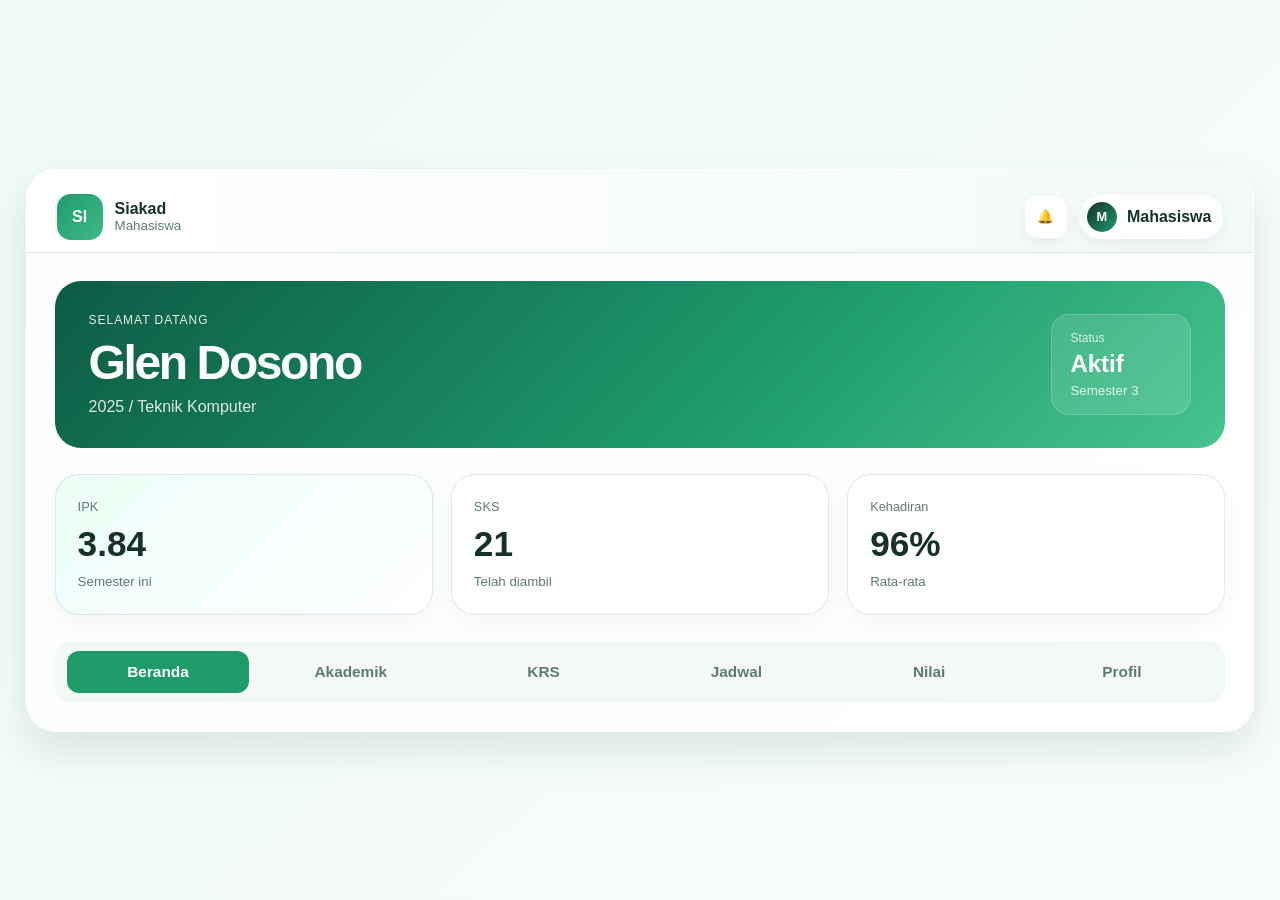
==== TUGAS/TUGAS 1/gg.html @ 7cc7eaae "Add tugas siakad mahasiswa" ====
<!DOCTYPE html>
<html lang="id">
  <head>
    <meta charset="UTF-8" />
    <meta name="viewport" content="width=device-width, initial-scale=1.0" />
    <title>Siakad Mahasiswa</title>
    <link rel="stylesheet" href="color.css" />
  </head>
  <body>
    <div class="app-shell">
      <header class="topbar">
        <div class="brand">
          <span class="logo">SI</span>
          <div>
            <strong>Siakad</strong>
            <small>Mahasiswa</small>
          </div>
        </div>

        <div class="user-box">
          <button class="notif">🔔</button>
          <div class="user-chip">
            <span class="avatar">M</span>
            <span>Mahasiswa</span>
          </div>
        </div>
      </header>

      <main class="content">
        <section class="hero">
          <div>
            <p class="eyebrow">Selamat datang</p>
            <h1>Glen Dosono</h1>
            <p class="subtitle">2025 / Teknik Komputer</p>
          </div>

          <div class="status">
            <span>Status</span>
            <strong>Aktif</strong>
            <small>Semester 3</small>
          </div>
        </section>

        <section class="stats">
          <article class="card highlight">
            <span>IPK</span>
            <strong>3.84</strong>
            <small>Semester ini</small>
          </article>
          <article class="card">
            <span>SKS</span>
            <strong>21</strong>
            <small>Telah diambil</small>
          </article>
          <article class="card">
            <span>Kehadiran</span>
            <strong>96%</strong>
            <small>Rata-rata</small>
          </article>
        </section>

        <nav class="main-nav" aria-label="Main navigation">
          <a href="#" class="active">Beranda</a>
          <a href="#">Akademik</a>
          <a href="#">KRS</a>
          <a href="#">Jadwal</a>
          <a href="#">Nilai</a>
          <a href="#">Profil</a>
        </nav>
      </main>
    </div>
  </body>
</html>
---- TUGAS/TUGAS 1/color.css ----
:root {
  --primary: #1d9b6c;
  --primary-dark: #0d5b45;
  --surface: #fff;
  --soft: #f3faf6;
  --text: #163127;
  --muted: #5d7b6f;
  --line: rgba(20, 82, 61, 0.12);
  --shadow: 0 18px 40px rgba(20, 80, 61, 0.12);
}

* { box-sizing: border-box; }
body {
  margin: 0;
  min-height: 100vh;
  display: flex;
  align-items: center;
  justify-content: center;
  background: linear-gradient(135deg, #eefaf4, #f8fcfb);
  font-family: Arial, sans-serif;
  color: var(--text);
}

.app-shell {
  width: min(1250px, 96vw);
  background: rgba(255,255,255,0.82);
  border: 1px solid rgba(255,255,255,0.9);
  border-radius: 30px;
  overflow: hidden;
  box-shadow: var(--shadow);
}

.topbar {
  display: flex;
  align-items: center;
  justify-content: space-between;
  gap: 18px;
  padding: 24px 30px 12px;
  background: linear-gradient(90deg, #fff, #f3faf6);
  border-bottom: 1px solid var(--line);
}

.brand {
  display: flex;
  align-items: center;
  gap: 12px;
  flex-shrink: 0;
}

.logo {
  width: 46px;
  height: 46px;
  display: grid;
  place-items: center;
  border-radius: 14px;
  background: linear-gradient(135deg, var(--primary), #42b989);
  color: #fff;
  font-weight: 700;
}

.brand strong,
.brand small {
  display: block;
}

.brand small { color: var(--muted); }

.main-nav {
  display: flex;
  align-items: center;
  justify-content: space-between;
  gap: 10px;
  margin-top: 26px;
  background: var(--soft);
  padding: 10px 12px;
  border-radius: 18px;
  overflow-x: auto;
  white-space: nowrap;
}

.main-nav a {
  text-decoration: none;
  color: var(--muted);
  padding: 12px 18px;
  border-radius: 12px;
  font-size: 0.96rem;
  font-weight: 600;
  display: inline-block;
  flex: 1;
  text-align: center;
  min-width: 110px;
}

.main-nav a.active,
.main-nav a:hover {
  background: var(--primary);
  color: #fff;
}

.user-box {
  display: flex;
  align-items: center;
  gap: 12px;
}

.notif {
  width: 42px;
  height: 42px;
  border: none;
  border-radius: 12px;
  background: #fff;
  box-shadow: 0 6px 18px rgba(22, 49, 39, 0.06);
  cursor: pointer;
}

.user-chip {
  display: flex;
  align-items: center;
  gap: 10px;
  padding: 7px 12px 7px 8px;
  border-radius: 999px;
  background: #fff;
  box-shadow: 0 6px 18px rgba(22, 49, 39, 0.06);
  font-weight: 600;
}

.avatar {
  width: 30px;
  height: 30px;
  display: grid;
  place-items: center;
  border-radius: 50%;
  background: linear-gradient(135deg, #163127, #1d9b6c);
  color: #fff;
  font-size: 0.8rem;
}

.content { padding: 28px; }

.hero {
  display: flex;
  align-items: center;
  justify-content: space-between;
  gap: 20px;
  background: linear-gradient(135deg, var(--primary-dark), var(--primary) 60%, #45c48e);
  color: #fff;
  border-radius: 26px;
  padding: 32px 34px;
}

.eyebrow {
  margin: 0 0 8px;
  font-size: 0.75rem;
  letter-spacing: 0.08em;
  text-transform: uppercase;
  opacity: 0.9;
}

.hero h1 {
  margin: 0;
  font-size: clamp(2rem, 4vw, 3rem);
  letter-spacing: -0.05em;
}

.subtitle {
  margin: 8px 0 0;
  color: rgba(255,255,255,0.85);
}

.status {
  min-width: 140px;
  background: rgba(255,255,255,0.12);
  border: 1px solid rgba(255,255,255,0.18);
  border-radius: 18px;
  padding: 16px 18px;
  display: flex;
  flex-direction: column;
  gap: 5px;
}

.status span { font-size: 0.75rem; opacity: 0.8; }
.status strong { font-size: 1.5rem; }
.status small { opacity: 0.85; }

.stats {
  display: grid;
  grid-template-columns: repeat(3, minmax(0, 1fr));
  gap: 18px;
  margin-top: 26px;
}

.card {
  background: var(--surface);
  border: 1px solid var(--line);
  border-radius: 24px;
  padding: 24px 22px;
  box-shadow: 0 10px 22px rgba(18, 43, 34, 0.04);
}

.card.highlight { background: linear-gradient(135deg, #ebfff5, #fff); }
.card span {
  display: block;
  color: var(--muted);
  margin-bottom: 10px;
  font-size: 0.8rem;
}
.card strong {
  display: block;
  font-size: clamp(1.6rem, 3vw, 2.2rem);
  margin-bottom: 8px;
}
.card small { color: var(--muted); }

@media (max-width: 860px) {
  .topbar {
    flex-wrap: wrap;
    justify-content: center;
    text-align: center;
  }

  .brand,
  .user-box {
    justify-content: center;
  }

  .main-nav {
    width: 100%;
  }

  .hero {
    flex-direction: column;
    align-items: flex-start;
  }

  .stats {
    grid-template-columns: 1fr;
  }
}
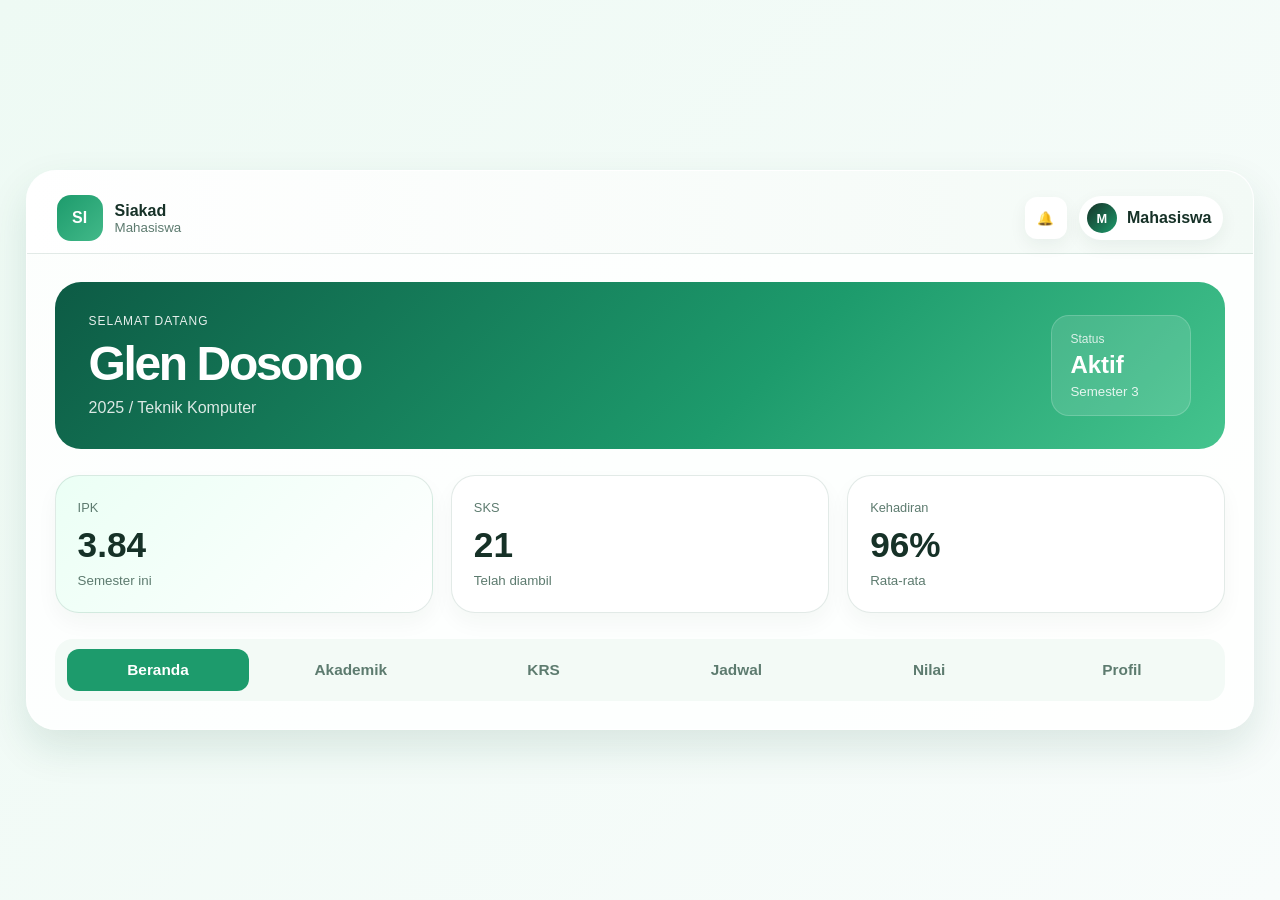
==== commit f563fc9c: "Simplify Siakad HTML and CSS" ====
--- a/TUGAS/TUGAS 1/gg.html
+++ b/TUGAS/TUGAS 1/gg.html
@@ -9,30 +9,14 @@
   <body>
     <div class="app-shell">
       <header class="topbar">
-        <div class="brand">
-          <span class="logo">SI</span>
-          <div>
-            <strong>Siakad</strong>
-            <small>Mahasiswa</small>
-          </div>
-        </div>
+        <div class="brand"><span class="logo">SI</span><div><strong>Siakad</strong><small>Mahasiswa</small></div></div>
 
-        <div class="user-box">
-          <button class="notif">🔔</button>
-          <div class="user-chip">
-            <span class="avatar">M</span>
-            <span>Mahasiswa</span>
-          </div>
-        </div>
+        <div class="user-box"><button class="notif">🔔</button><div class="user-chip"><span class="avatar">M</span><span>Mahasiswa</span></div></div>
       </header>
 
       <main class="content">
         <section class="hero">
-          <div>
-            <p class="eyebrow">Selamat datang</p>
-            <h1>Glen Dosono</h1>
-            <p class="subtitle">2025 / Teknik Komputer</p>
-          </div>
+          <div><p class="eyebrow">Selamat datang</p><h1>Glen Dosono</h1><p class="subtitle">2025 / Teknik Komputer</p></div>
 
           <div class="status">
             <span>Status</span>
@@ -42,30 +26,13 @@
         </section>
 
         <section class="stats">
-          <article class="card highlight">
-            <span>IPK</span>
-            <strong>3.84</strong>
-            <small>Semester ini</small>
-          </article>
-          <article class="card">
-            <span>SKS</span>
-            <strong>21</strong>
-            <small>Telah diambil</small>
-          </article>
-          <article class="card">
-            <span>Kehadiran</span>
-            <strong>96%</strong>
-            <small>Rata-rata</small>
-          </article>
+          <article class="card highlight"><span>IPK</span><strong>3.84</strong><small>Semester ini</small></article>
+          <article class="card"><span>SKS</span><strong>21</strong><small>Telah diambil</small></article>
+          <article class="card"><span>Kehadiran</span><strong>96%</strong><small>Rata-rata</small></article>
         </section>
 
         <nav class="main-nav" aria-label="Main navigation">
-          <a href="#" class="active">Beranda</a>
-          <a href="#">Akademik</a>
-          <a href="#">KRS</a>
-          <a href="#">Jadwal</a>
-          <a href="#">Nilai</a>
-          <a href="#">Profil</a>
+          <a href="#" class="active">Beranda</a><a href="#">Akademik</a><a href="#">KRS</a><a href="#">Jadwal</a><a href="#">Nilai</a><a href="#">Profil</a>
         </nav>
       </main>
     </div>
--- a/TUGAS/TUGAS 1/color.css
+++ b/TUGAS/TUGAS 1/color.css
@@ -10,130 +10,37 @@
 }
 
 * { box-sizing: border-box; }
-body {
-  margin: 0;
-  min-height: 100vh;
-  display: flex;
-  align-items: center;
-  justify-content: center;
-  background: linear-gradient(135deg, #eefaf4, #f8fcfb);
-  font-family: Arial, sans-serif;
-  color: var(--text);
-}
+body { margin: 0; min-height: 100vh; display: flex; align-items: center; justify-content: center; background: linear-gradient(135deg, #eefaf4, #f8fcfb); font-family: Arial, sans-serif; color: var(--text); }
 
-.app-shell {
-  width: min(1250px, 96vw);
-  background: rgba(255,255,255,0.82);
-  border: 1px solid rgba(255,255,255,0.9);
-  border-radius: 30px;
-  overflow: hidden;
-  box-shadow: var(--shadow);
-}
+.app-shell { width: min(1250px, 96vw); background: rgba(255,255,255,0.82); border: 1px solid rgba(255,255,255,0.9); border-radius: 30px; overflow: hidden; box-shadow: var(--shadow); }
 
-.topbar {
-  display: flex;
-  align-items: center;
-  justify-content: space-between;
-  gap: 18px;
-  padding: 24px 30px 12px;
-  background: linear-gradient(90deg, #fff, #f3faf6);
-  border-bottom: 1px solid var(--line);
-}
+.topbar { display: flex; align-items: center; justify-content: space-between; gap: 18px; padding: 24px 30px 12px; background: linear-gradient(90deg, #fff, #f3faf6); border-bottom: 1px solid var(--line); }
 
-.brand {
-  display: flex;
-  align-items: center;
-  gap: 12px;
-  flex-shrink: 0;
-}
+.brand { display: flex; align-items: center; gap: 12px; flex-shrink: 0; }
 
-.logo {
-  width: 46px;
-  height: 46px;
-  display: grid;
-  place-items: center;
-  border-radius: 14px;
-  background: linear-gradient(135deg, var(--primary), #42b989);
-  color: #fff;
-  font-weight: 700;
-}
+.logo { width: 46px; height: 46px; display: grid; place-items: center; border-radius: 14px; background: linear-gradient(135deg, var(--primary), #42b989); color: #fff; font-weight: 700; }
 
-.brand strong,
-.brand small {
-  display: block;
-}
+.brand strong, .brand small { display: block; }
 
 .brand small { color: var(--muted); }
 
-.main-nav {
-  display: flex;
-  align-items: center;
-  justify-content: space-between;
-  gap: 10px;
-  margin-top: 26px;
-  background: var(--soft);
-  padding: 10px 12px;
-  border-radius: 18px;
-  overflow-x: auto;
-  white-space: nowrap;
-}
+.main-nav { display: flex; align-items: center; justify-content: space-between; gap: 10px; margin-top: 26px; background: var(--soft); padding: 10px 12px; border-radius: 18px; overflow-x: auto; white-space: nowrap; }
 
-.main-nav a {
-  text-decoration: none;
-  color: var(--muted);
-  padding: 12px 18px;
-  border-radius: 12px;
-  font-size: 0.96rem;
-  font-weight: 600;
-  display: inline-block;
-  flex: 1;
-  text-align: center;
-  min-width: 110px;
-}
+.main-nav a { text-decoration: none; color: var(--muted); padding: 12px 18px; border-radius: 12px; font-size: 0.96rem; font-weight: 600; display: inline-block; flex: 1; text-align: center; min-width: 110px; }
 
-.main-nav a.active,
-.main-nav a:hover {
+.main-nav a.active {
   background: var(--primary);
   color: #fff;
 }
+.main-nav a:hover:not(.active) { background: #e4eee9; color: var(--muted); }
 
-.user-box {
-  display: flex;
-  align-items: center;
-  gap: 12px;
-}
+.user-box { display: flex; align-items: center; gap: 12px; }
 
-.notif {
-  width: 42px;
-  height: 42px;
-  border: none;
-  border-radius: 12px;
-  background: #fff;
-  box-shadow: 0 6px 18px rgba(22, 49, 39, 0.06);
-  cursor: pointer;
-}
+.notif { width: 42px; height: 42px; border: none; border-radius: 12px; background: #fff; box-shadow: 0 6px 18px rgba(22, 49, 39, 0.06); cursor: pointer; }
 
-.user-chip {
-  display: flex;
-  align-items: center;
-  gap: 10px;
-  padding: 7px 12px 7px 8px;
-  border-radius: 999px;
-  background: #fff;
-  box-shadow: 0 6px 18px rgba(22, 49, 39, 0.06);
-  font-weight: 600;
-}
+.user-chip { display: flex; align-items: center; gap: 10px; padding: 7px 12px 7px 8px; border-radius: 999px; background: #fff; box-shadow: 0 6px 18px rgba(22, 49, 39, 0.06); font-weight: 600; }
 
-.avatar {
-  width: 30px;
-  height: 30px;
-  display: grid;
-  place-items: center;
-  border-radius: 50%;
-  background: linear-gradient(135deg, #163127, #1d9b6c);
-  color: #fff;
-  font-size: 0.8rem;
-}
+.avatar { width: 30px; height: 30px; display: grid; place-items: center; border-radius: 50%; background: linear-gradient(135deg, #163127, #1d9b6c); color: #fff; font-size: 0.8rem; }
 
 .content { padding: 28px; }
 
@@ -198,9 +105,11 @@
 }
 
 .card.highlight { background: linear-gradient(135deg, #ebfff5, #fff); }
-.card span {
+.card span, .card small {
   display: block;
   color: var(--muted);
+}
+.card span {
   margin-bottom: 10px;
   font-size: 0.8rem;
 }
@@ -209,8 +118,6 @@
   font-size: clamp(1.6rem, 3vw, 2.2rem);
   margin-bottom: 8px;
 }
-.card small { color: var(--muted); }
-
 @media (max-width: 860px) {
   .topbar {
     flex-wrap: wrap;
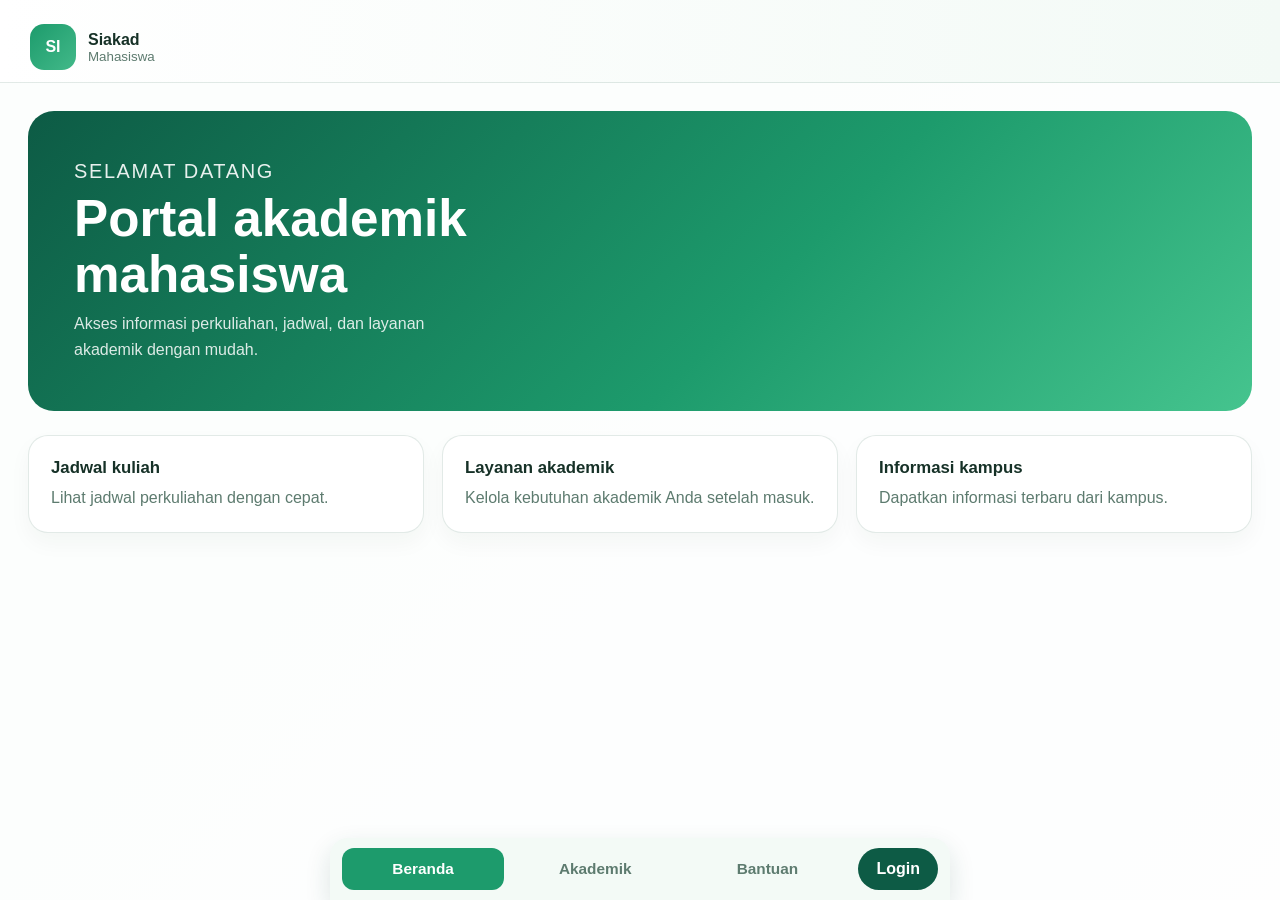
==== commit 68a6fdd0: "Update student portal login interface" ====
--- a/TUGAS/TUGAS 1/gg.html
+++ b/TUGAS/TUGAS 1/gg.html
@@ -10,31 +10,62 @@
     <div class="app-shell">
       <header class="topbar">
         <div class="brand"><span class="logo">SI</span><div><strong>Siakad</strong><small>Mahasiswa</small></div></div>
-
-        <div class="user-box"><button class="notif">🔔</button><div class="user-chip"><span class="avatar">M</span><span>Mahasiswa</span></div></div>
       </header>
 
       <main class="content">
-        <section class="hero">
-          <div><p class="eyebrow">Selamat datang</p><h1>Glen Dosono</h1><p class="subtitle">2025 / Teknik Komputer</p></div>
-
-          <div class="status">
-            <span>Status</span>
-            <strong>Aktif</strong>
-            <small>Semester 3</small>
+        <section class="welcome-panel">
+          <div class="welcome-copy">
+            <p class="eyebrow">Selamat datang</p>
+            <h1>Portal akademik mahasiswa</h1>
+            <p class="subtitle">Akses informasi perkuliahan, jadwal, dan layanan akademik dengan mudah.</p>
           </div>
         </section>
 
-        <section class="stats">
-          <article class="card highlight"><span>IPK</span><strong>3.84</strong><small>Semester ini</small></article>
-          <article class="card"><span>SKS</span><strong>21</strong><small>Telah diambil</small></article>
-          <article class="card"><span>Kehadiran</span><strong>96%</strong><small>Rata-rata</small></article>
+        <section class="info-grid" aria-label="Informasi layanan">
+          <article class="info-card"><h2>Jadwal kuliah</h2><p>Lihat jadwal perkuliahan dengan cepat.</p></article>
+          <article class="info-card"><h2>Layanan akademik</h2><p>Kelola kebutuhan akademik Anda setelah masuk.</p></article>
+          <article class="info-card"><h2>Informasi kampus</h2><p>Dapatkan informasi terbaru dari kampus.</p></article>
         </section>
+      </main>
 
-        <nav class="main-nav" aria-label="Main navigation">
-          <a href="#" class="active">Beranda</a><a href="#">Akademik</a><a href="#">KRS</a><a href="#">Jadwal</a><a href="#">Nilai</a><a href="#">Profil</a>
-        </nav>
-      </main>
+      <nav class="main-nav" aria-label="Navigasi sebelum login">
+        <a href="#beranda" class="active">Beranda</a>
+        <a href="#akademik">Akademik</a>
+        <a href="#bantuan">Bantuan</a>
+        <button class="login-trigger" id="loginTrigger" type="button">Login</button>
+      </nav>
     </div>
+
+    <div class="modal-backdrop" id="loginModal" hidden>
+      <section class="login-modal" role="dialog" aria-modal="true" aria-labelledby="login-title">
+        <button class="modal-close" id="closeLogin" type="button" aria-label="Tutup menu masuk">&times;</button>
+        <div class="login-copy">
+          <h1 id="login-title"></h1>
+        </div>
+
+        <form class="login-form" id="loginForm" action="#" method="post">
+          <label for="username">NIM atau email</label>
+          <input id="username" name="username" type="text" autocomplete="username" placeholder="Masukkan NIM atau email" required />
+
+          <label for="password">Kata sandi</label>
+          <div class="password-field">
+            <input id="password" name="password" type="text" autocomplete="current-password" placeholder="Masukkan kata sandi" required />
+            <button class="password-toggle" id="passwordToggle" type="button" aria-label="Tampilkan kata sandi" aria-pressed="false">
+              <svg class="eye-icon" viewBox="0 0 24 24" aria-hidden="true" focusable="false">
+                <path class="eye-shape" d="M2.5 12s3.5-5 9.5-5 9.5 5 9.5 5-3.5 5-9.5 5-9.5-5-9.5-5Z" />
+                <circle class="eye-pupil" cx="12" cy="12" r="2.5" />
+                <path class="eye-slash" d="M4 4l16 16" />
+              </svg>
+            </button>
+          </div>
+
+          <button class="submit-login" type="submit">Login</button>
+          <a class="forgot-password" href="#">Lupa kata sandi?</a>
+          <p class="login-message" id="loginMessage" role="status"></p>
+        </form>
+      </section>
+    </div>
+
+    <script src="java.js"></script>
   </body>
 </html>
--- a/TUGAS/TUGAS 1/color.css
+++ b/TUGAS/TUGAS 1/color.css
@@ -24,7 +24,7 @@
 
 .brand small { color: var(--muted); }
 
-.main-nav { display: flex; align-items: center; justify-content: space-between; gap: 10px; margin-top: 26px; background: var(--soft); padding: 10px 12px; border-radius: 18px; overflow-x: auto; white-space: nowrap; }
+.main-nav { position: fixed; z-index: 10; left: 50%; bottom: 18px; display: flex; align-items: center; justify-content: space-between; gap: 10px; width: min(620px, calc(100vw - 36px)); transform: translateX(-50%); background: var(--soft); padding: 10px 12px; border-radius: 18px; overflow-x: auto; white-space: nowrap; box-shadow: 0 10px 26px rgba(20, 80, 61, 0.14); }
 
 .main-nav a { text-decoration: none; color: var(--muted); padding: 12px 18px; border-radius: 12px; font-size: 0.96rem; font-weight: 600; display: inline-block; flex: 1; text-align: center; min-width: 110px; }
 
@@ -33,6 +33,12 @@
   color: #fff;
 }
 .main-nav a:hover:not(.active) { background: #e4eee9; color: var(--muted); }
+.main-nav .login-trigger {
+  position: static;
+  flex: 0 0 auto;
+  padding: 12px 18px;
+  box-shadow: none;
+}
 
 .user-box { display: flex; align-items: center; gap: 12px; }
 
@@ -42,7 +48,206 @@
 
 .avatar { width: 30px; height: 30px; display: grid; place-items: center; border-radius: 50%; background: linear-gradient(135deg, #163127, #1d9b6c); color: #fff; font-size: 0.8rem; }
 
-.content { padding: 28px; }
+.content { padding: 28px 28px 108px; }
+
+.welcome-panel {
+  display: flex;
+  align-items: center;
+  min-height: 300px;
+  padding: 42px 46px;
+  background: linear-gradient(135deg, var(--primary-dark), var(--primary) 60%, #45c48e);
+  color: #fff;
+  border-radius: 26px;
+}
+
+.welcome-copy { max-width: 600px; }
+
+.welcome-copy h1 {
+  margin: 0;
+  font-size: clamp(2rem, 4vw, 3.2rem);
+  line-height: 1.1;
+}
+
+.welcome-copy .subtitle {
+  max-width: 420px;
+  line-height: 1.6;
+}
+
+.info-grid {
+  display: grid;
+  grid-template-columns: repeat(3, minmax(0, 1fr));
+  gap: 18px;
+  margin-top: 24px;
+}
+
+.info-card {
+  padding: 22px;
+  background: var(--surface);
+  border: 1px solid var(--line);
+  border-radius: 20px;
+  box-shadow: 0 10px 22px rgba(18, 43, 34, 0.04);
+}
+
+.info-card h2 { margin: 0 0 8px; font-size: 1.05rem; }
+.info-card p { margin: 0; color: var(--muted); line-height: 1.5; }
+
+.login-trigger {
+  padding: 14px 24px;
+  border: 0;
+  border-radius: 999px;
+  background: var(--primary-dark);
+  color: #fff;
+  font: inherit;
+  font-weight: 700;
+  box-shadow: 0 12px 24px rgba(13, 91, 69, 0.28);
+  cursor: pointer;
+}
+
+.login-trigger:hover { background: var(--primary); }
+
+.modal-backdrop {
+  position: fixed;
+  inset: 0;
+  z-index: 30;
+  display: grid;
+  place-items: center;
+  padding: 24px;
+  background: rgba(8, 35, 26, 0.56);
+  backdrop-filter: blur(7px) brightness(0.7);
+}
+
+.modal-backdrop[hidden] { display: none; }
+
+.modal-open { overflow: hidden; }
+
+.login-modal {
+  position: relative;
+  width: min(100%, 440px);
+  padding: 34px;
+  background: #fff;
+  border: 1px solid rgba(255,255,255,0.8);
+  border-radius: 24px;
+  box-shadow: 0 24px 60px rgba(5, 39, 28, 0.28);
+}
+
+.modal-close {
+  position: absolute;
+  top: 14px;
+  right: 16px;
+  width: 34px;
+  height: 34px;
+  border: 0;
+  border-radius: 50%;
+  background: var(--soft);
+  color: var(--text);
+  font-size: 1.5rem;
+  line-height: 1;
+  cursor: pointer;
+}
+
+.login-copy h1 { margin: 0; font-size: 2rem; }
+.modal-subtitle { margin: 8px 0 24px; color: var(--muted); line-height: 1.5; }
+
+.login-form {
+  display: flex;
+  flex-direction: column;
+  gap: 10px;
+  color: var(--text);
+}
+.password-field { position: relative; }
+.password-field input { padding-right: 48px; }
+
+.password-toggle {
+  position: absolute;
+  top: 50%;
+  right: 8px;
+  width: 34px;
+  height: 34px;
+  transform: translateY(-50%);
+  border: 0;
+  background: transparent;
+  color: var(--muted);
+  cursor: pointer;
+}
+
+.eye-icon {
+  display: block;
+  width: 22px;
+  height: 22px;
+  margin: auto;
+  overflow: visible;
+  fill: none;
+  stroke: currentColor;
+  stroke-linecap: round;
+  stroke-linejoin: round;
+  stroke-width: 1.8;
+  transition: color 220ms ease;
+}
+
+.eye-pupil {
+  fill: currentColor;
+  transition: transform 220ms ease;
+  transform-origin: center;
+}
+
+.eye-slash {
+  opacity: 1;
+  transform: scaleX(1);
+  transform-origin: center;
+  transition: opacity 180ms ease, transform 220ms ease;
+}
+
+.password-toggle.is-open .eye-slash {
+  opacity: 0;
+  transform: scaleX(0);
+}
+
+.password-toggle.is-open .eye-pupil {
+  transform: scale(1.08);
+}
+
+.login-form label {
+  margin-top: 4px;
+  font-size: 0.85rem;
+  font-weight: 700;
+}
+
+.login-form input {
+  width: 100%;
+  padding: 13px 14px;
+  border: 1px solid var(--line);
+  border-radius: 10px;
+  background: #fff;
+  color: var(--text);
+  font: inherit;
+}
+
+.login-form input:focus {
+  outline: 2px solid rgba(29, 155, 108, 0.3);
+  border-color: var(--primary);
+}
+
+.submit-login {
+  margin-top: 12px;
+  padding: 13px 16px;
+  border: 0;
+  border-radius: 10px;
+  background: var(--primary);
+  color: #fff;
+  font: inherit;
+  font-weight: 700;
+  cursor: pointer;
+}
+
+.submit-login:hover { background: var(--primary-dark); }
+.login-message { min-height: 1.2em; margin: 4px 0 0; color: var(--primary-dark); font-size: 0.85rem; text-align: center; }
+
+.forgot-password {
+  margin-top: 4px;
+  color: var(--primary-dark);
+  font-size: 0.85rem;
+  text-align: center;
+}
 
 .hero {
   display: flex;
@@ -57,7 +262,7 @@
 
 .eyebrow {
   margin: 0 0 8px;
-  font-size: 0.75rem;
+  font-size: 1.25rem;
   letter-spacing: 0.08em;
   text-transform: uppercase;
   opacity: 0.9;
@@ -126,11 +331,10 @@
   }
 
   .brand,
-  .user-box {
-    justify-content: center;
-  }
-
-  .main-nav {
+
+  .info-card h2 { margin: 0 0 8px; font-size: 1.05rem; }
+
+  .login-form {
     width: 100%;
   }
 
@@ -142,4 +346,16 @@
   .stats {
     grid-template-columns: 1fr;
   }
+}
+
+@media (orientation: landscape) {
+  body { align-items: stretch; }
+  .app-shell { width: 100%; min-height: 100vh; border: 0; border-radius: 0; box-shadow: none; }
+  .content { padding-bottom: 100px; }
+  .main-nav { bottom: 0; border-radius: 18px 18px 0 0; }
+}
+
+@media (max-width: 520px) {
+  .login-trigger { right: 18px; bottom: 74px; }
+  .login-modal { padding: 30px 22px 24px; }
 }
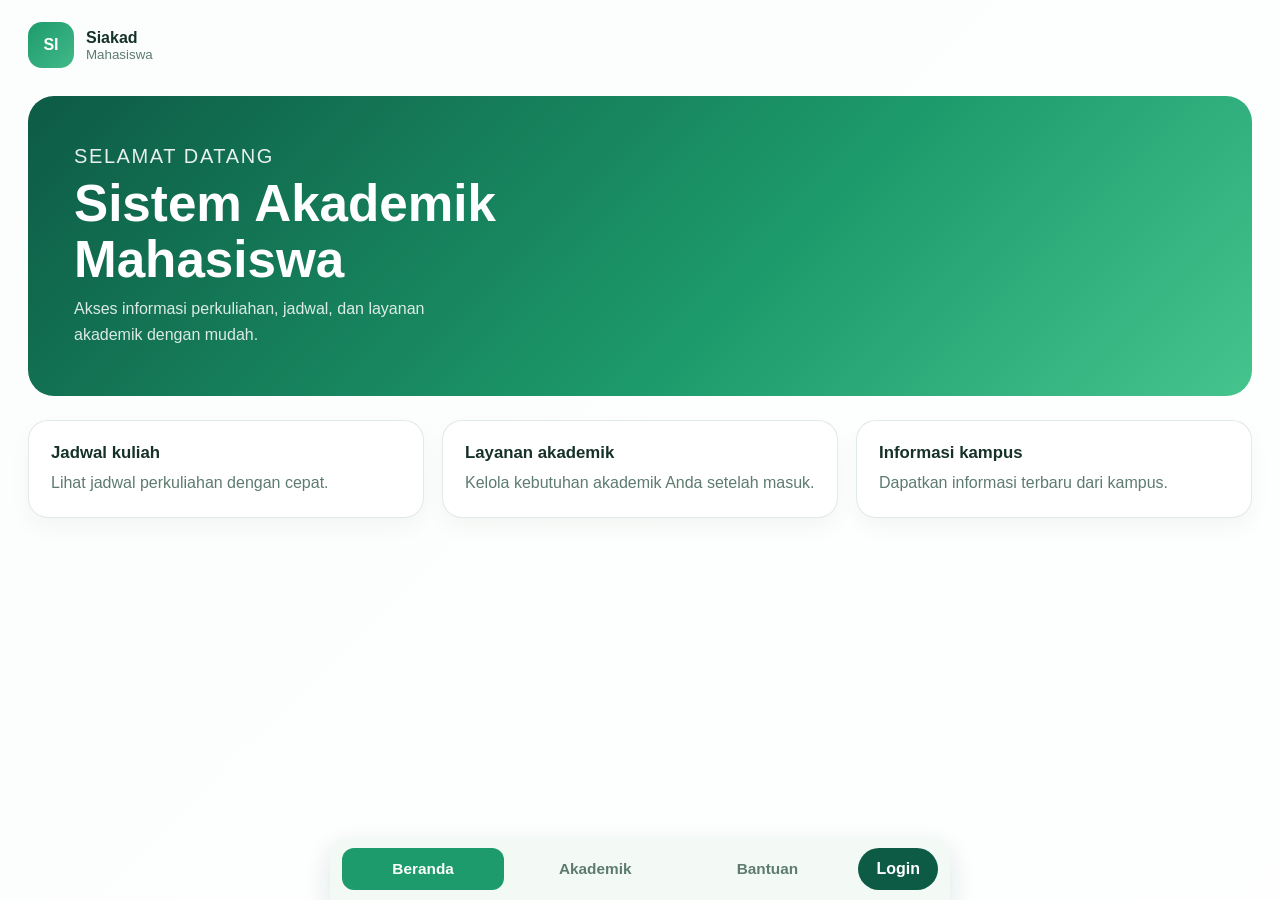
==== commit 504b33fd: "Update student portal files" ====
--- a/TUGAS/TUGAS 1/gg.html
+++ b/TUGAS/TUGAS 1/gg.html
@@ -16,7 +16,7 @@
         <section class="welcome-panel">
           <div class="welcome-copy">
             <p class="eyebrow">Selamat datang</p>
-            <h1>Portal akademik mahasiswa</h1>
+            <h1>Sistem Akademik Mahasiswa</h1>
             <p class="subtitle">Akses informasi perkuliahan, jadwal, dan layanan akademik dengan mudah.</p>
           </div>
         </section>
--- a/TUGAS/TUGAS 1/color.css
+++ b/TUGAS/TUGAS 1/color.css
@@ -14,7 +14,7 @@
 
 .app-shell { width: min(1250px, 96vw); background: rgba(255,255,255,0.82); border: 1px solid rgba(255,255,255,0.9); border-radius: 30px; overflow: hidden; box-shadow: var(--shadow); }
 
-.topbar { display: flex; align-items: center; justify-content: space-between; gap: 18px; padding: 24px 30px 12px; background: linear-gradient(90deg, #fff, #f3faf6); border-bottom: 1px solid var(--line); }
+.topbar { position: relative; z-index: 1; display: flex; align-items: center; justify-content: flex-start; gap: 18px; padding: 22px 28px 0; background: transparent; border: 0; }
 
 .brand { display: flex; align-items: center; gap: 12px; flex-shrink: 0; }
 
